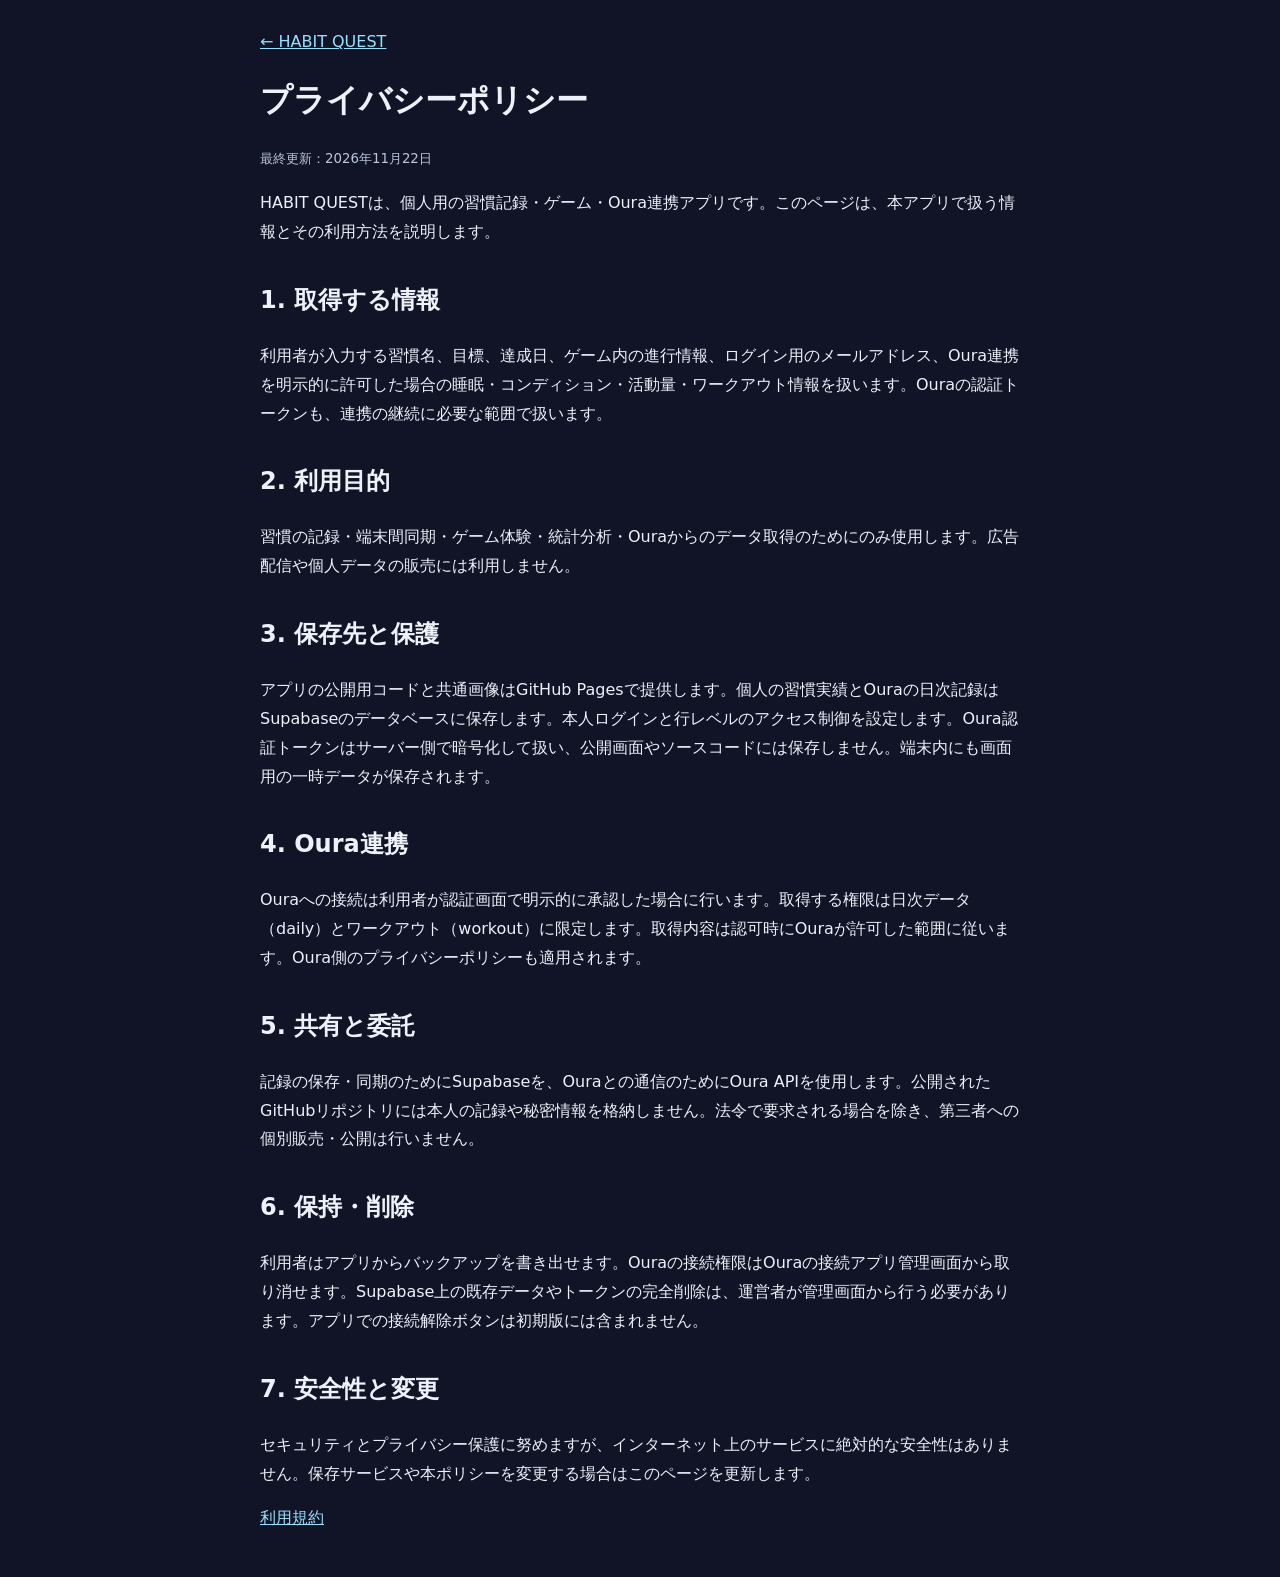
==== privacy.html @ 32345955 "Deploy HABIT QUEST 4.0 application, Oura function source and public docs" ====
<!doctype html><html lang="ja"><head><meta charset="utf-8"><meta name="viewport" content="width=device-width,initial-scale=1"><title>プライバシーポリシー | HABIT QUEST</title><style>body{background:#101426;color:#eef1fa;font-family:system-ui,sans-serif;line-height:1.8;margin:0}main{max-width:760px;margin:auto;padding:28px}a{color:#97dfff}h1{line-height:1.4}h2{margin-top:32px}small{color:#bac5dc}</style></head><body><main><a href="./index.html">← HABIT QUEST</a><h1>プライバシーポリシー</h1><small>最終更新：2026年11月22日</small><p>HABIT QUESTは、個人用の習慣記録・ゲーム・Oura連携アプリです。このページは、本アプリで扱う情報とその利用方法を説明します。</p><h2>1. 取得する情報</h2><p>利用者が入力する習慣名、目標、達成日、ゲーム内の進行情報、ログイン用のメールアドレス、Oura連携を明示的に許可した場合の睡眠・コンディション・活動量・ワークアウト情報を扱います。Ouraの認証トークンも、連携の継続に必要な範囲で扱います。</p><h2>2. 利用目的</h2><p>習慣の記録・端末間同期・ゲーム体験・統計分析・Ouraからのデータ取得のためにのみ使用します。広告配信や個人データの販売には利用しません。</p><h2>3. 保存先と保護</h2><p>アプリの公開用コードと共通画像はGitHub Pagesで提供します。個人の習慣実績とOuraの日次記録はSupabaseのデータベースに保存します。本人ログインと行レベルのアクセス制御を設定します。Oura認証トークンはサーバー側で暗号化して扱い、公開画面やソースコードには保存しません。端末内にも画面用の一時データが保存されます。</p><h2>4. Oura連携</h2><p>Ouraへの接続は利用者が認証画面で明示的に承認した場合に行います。取得する権限は日次データ（daily）とワークアウト（workout）に限定します。取得内容は認可時にOuraが許可した範囲に従います。Oura側のプライバシーポリシーも適用されます。</p><h2>5. 共有と委託</h2><p>記録の保存・同期のためにSupabaseを、Ouraとの通信のためにOura APIを使用します。公開されたGitHubリポジトリには本人の記録や秘密情報を格納しません。法令で要求される場合を除き、第三者への個別販売・公開は行いません。</p><h2>6. 保持・削除</h2><p>利用者はアプリからバックアップを書き出せます。Ouraの接続権限はOuraの接続アプリ管理画面から取り消せます。Supabase上の既存データやトークンの完全削除は、運営者が管理画面から行う必要があります。アプリでの接続解除ボタンは初期版には含まれません。</p><h2>7. 安全性と変更</h2><p>セキュリティとプライバシー保護に努めますが、インターネット上のサービスに絶対的な安全性はありません。保存サービスや本ポリシーを変更する場合はこのページを更新します。</p><p><a href="./terms.html">利用規約</a></p></main></body></html>
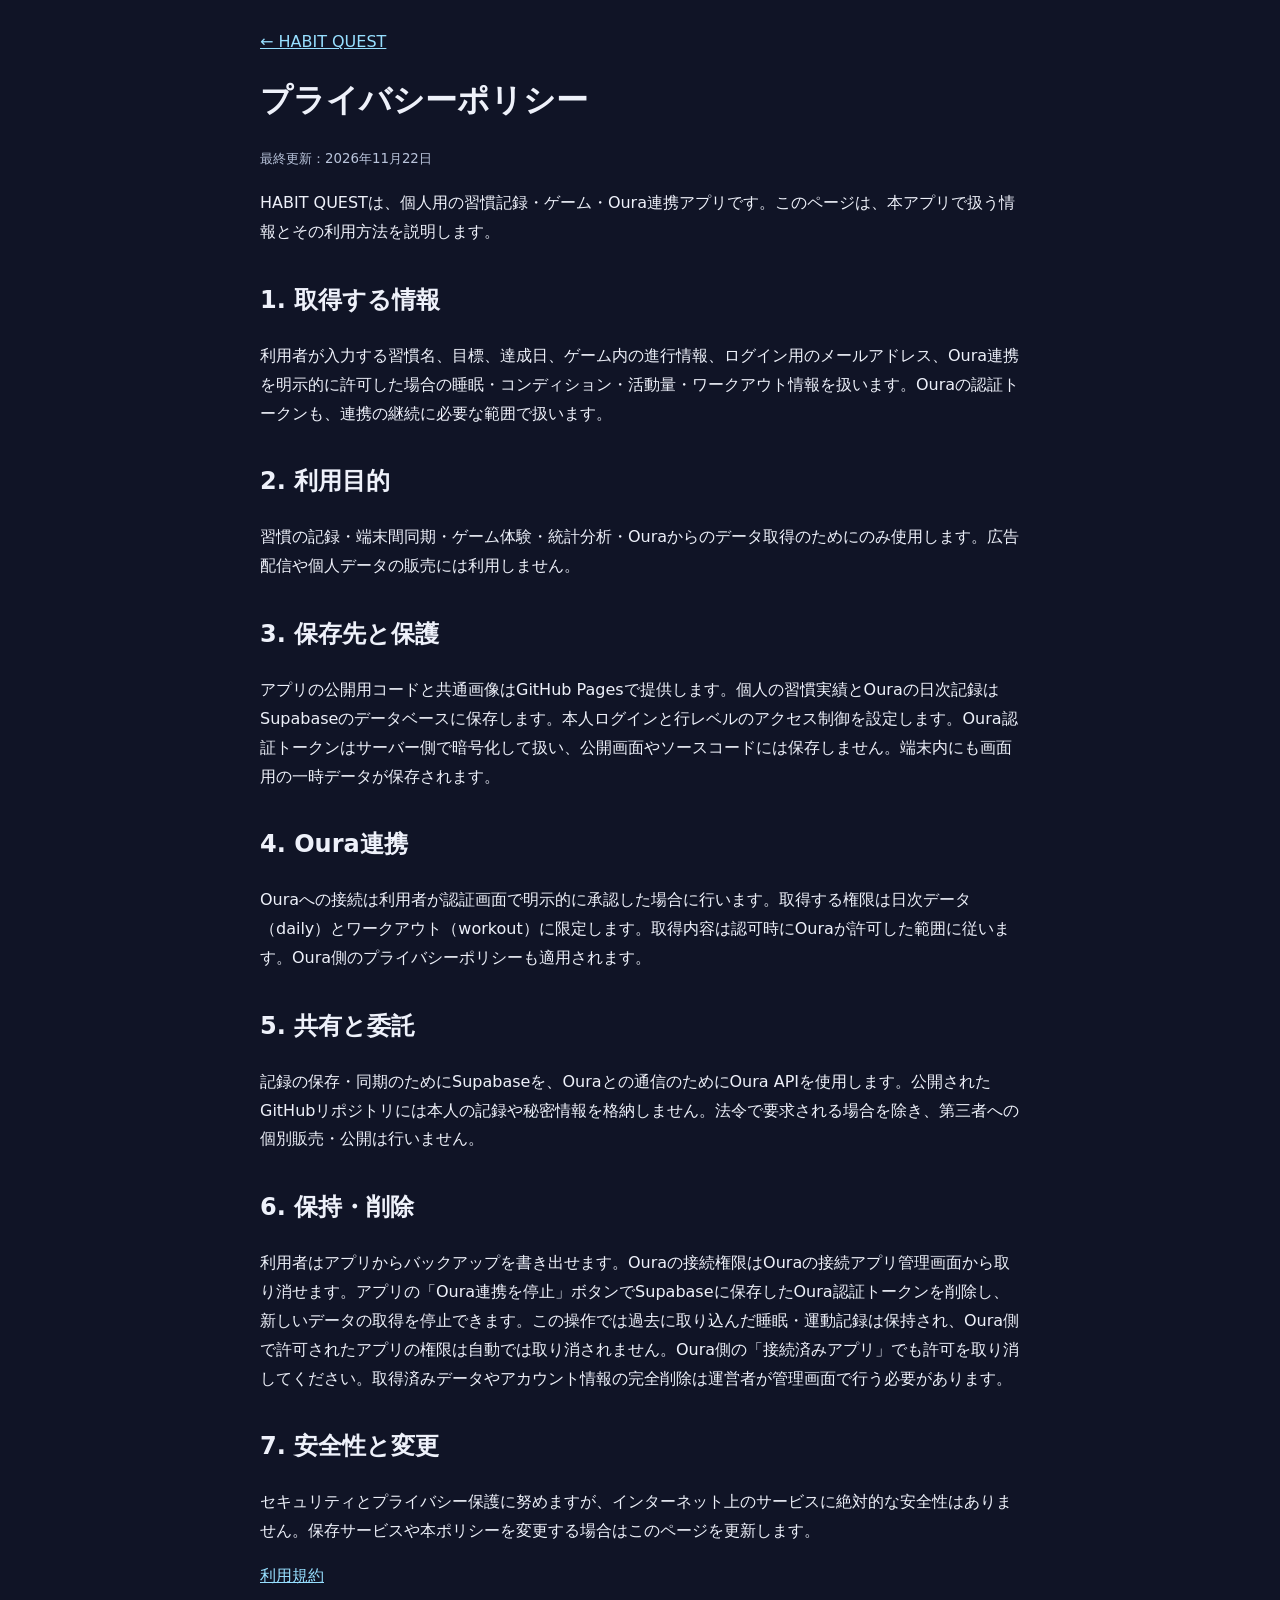
==== commit 8a28fa3c: "Explain local Oura disconnect, retained history and separate Oura-side revocation" ====
--- a/privacy.html
+++ b/privacy.html
@@ -1 +1 @@
-<!doctype html><html lang="ja"><head><meta charset="utf-8"><meta name="viewport" content="width=device-width,initial-scale=1"><title>プライバシーポリシー | HABIT QUEST</title><style>body{background:#101426;color:#eef1fa;font-family:system-ui,sans-serif;line-height:1.8;margin:0}main{max-width:760px;margin:auto;padding:28px}a{color:#97dfff}h1{line-height:1.4}h2{margin-top:32px}small{color:#bac5dc}</style></head><body><main><a href="./index.html">← HABIT QUEST</a><h1>プライバシーポリシー</h1><small>最終更新：2026年11月22日</small><p>HABIT QUESTは、個人用の習慣記録・ゲーム・Oura連携アプリです。このページは、本アプリで扱う情報とその利用方法を説明します。</p><h2>1. 取得する情報</h2><p>利用者が入力する習慣名、目標、達成日、ゲーム内の進行情報、ログイン用のメールアドレス、Oura連携を明示的に許可した場合の睡眠・コンディション・活動量・ワークアウト情報を扱います。Ouraの認証トークンも、連携の継続に必要な範囲で扱います。</p><h2>2. 利用目的</h2><p>習慣の記録・端末間同期・ゲーム体験・統計分析・Ouraからのデータ取得のためにのみ使用します。広告配信や個人データの販売には利用しません。</p><h2>3. 保存先と保護</h2><p>アプリの公開用コードと共通画像はGitHub Pagesで提供します。個人の習慣実績とOuraの日次記録はSupabaseのデータベースに保存します。本人ログインと行レベルのアクセス制御を設定します。Oura認証トークンはサーバー側で暗号化して扱い、公開画面やソースコードには保存しません。端末内にも画面用の一時データが保存されます。</p><h2>4. Oura連携</h2><p>Ouraへの接続は利用者が認証画面で明示的に承認した場合に行います。取得する権限は日次データ（daily）とワークアウト（workout）に限定します。取得内容は認可時にOuraが許可した範囲に従います。Oura側のプライバシーポリシーも適用されます。</p><h2>5. 共有と委託</h2><p>記録の保存・同期のためにSupabaseを、Ouraとの通信のためにOura APIを使用します。公開されたGitHubリポジトリには本人の記録や秘密情報を格納しません。法令で要求される場合を除き、第三者への個別販売・公開は行いません。</p><h2>6. 保持・削除</h2><p>利用者はアプリからバックアップを書き出せます。Ouraの接続権限はOuraの接続アプリ管理画面から取り消せます。Supabase上の既存データやトークンの完全削除は、運営者が管理画面から行う必要があります。アプリでの接続解除ボタンは初期版には含まれません。</p><h2>7. 安全性と変更</h2><p>セキュリティとプライバシー保護に努めますが、インターネット上のサービスに絶対的な安全性はありません。保存サービスや本ポリシーを変更する場合はこのページを更新します。</p><p><a href="./terms.html">利用規約</a></p></main></body></html>+<!doctype html><html lang="ja"><head><meta charset="utf-8"><meta name="viewport" content="width=device-width,initial-scale=1"><title>プライバシーポリシー | HABIT QUEST</title><style>body{background:#101426;color:#eef1fa;font-family:system-ui,sans-serif;line-height:1.8;margin:0}main{max-width:760px;margin:auto;padding:28px}a{color:#97dfff}h1{line-height:1.4}h2{margin-top:32px}small{color:#bac5dc}</style></head><body><main><a href="./index.html">← HABIT QUEST</a><h1>プライバシーポリシー</h1><small>最終更新：2026年11月22日</small><p>HABIT QUESTは、個人用の習慣記録・ゲーム・Oura連携アプリです。このページは、本アプリで扱う情報とその利用方法を説明します。</p><h2>1. 取得する情報</h2><p>利用者が入力する習慣名、目標、達成日、ゲーム内の進行情報、ログイン用のメールアドレス、Oura連携を明示的に許可した場合の睡眠・コンディション・活動量・ワークアウト情報を扱います。Ouraの認証トークンも、連携の継続に必要な範囲で扱います。</p><h2>2. 利用目的</h2><p>習慣の記録・端末間同期・ゲーム体験・統計分析・Ouraからのデータ取得のためにのみ使用します。広告配信や個人データの販売には利用しません。</p><h2>3. 保存先と保護</h2><p>アプリの公開用コードと共通画像はGitHub Pagesで提供します。個人の習慣実績とOuraの日次記録はSupabaseのデータベースに保存します。本人ログインと行レベルのアクセス制御を設定します。Oura認証トークンはサーバー側で暗号化して扱い、公開画面やソースコードには保存しません。端末内にも画面用の一時データが保存されます。</p><h2>4. Oura連携</h2><p>Ouraへの接続は利用者が認証画面で明示的に承認した場合に行います。取得する権限は日次データ（daily）とワークアウト（workout）に限定します。取得内容は認可時にOuraが許可した範囲に従います。Oura側のプライバシーポリシーも適用されます。</p><h2>5. 共有と委託</h2><p>記録の保存・同期のためにSupabaseを、Ouraとの通信のためにOura APIを使用します。公開されたGitHubリポジトリには本人の記録や秘密情報を格納しません。法令で要求される場合を除き、第三者への個別販売・公開は行いません。</p><h2>6. 保持・削除</h2><p>利用者はアプリからバックアップを書き出せます。Ouraの接続権限はOuraの接続アプリ管理画面から取り消せます。アプリの「Oura連携を停止」ボタンでSupabaseに保存したOura認証トークンを削除し、新しいデータの取得を停止できます。この操作では過去に取り込んだ睡眠・運動記録は保持され、Oura側で許可されたアプリの権限は自動では取り消されません。Oura側の「接続済みアプリ」でも許可を取り消してください。取得済みデータやアカウント情報の完全削除は運営者が管理画面で行う必要があります。</p><h2>7. 安全性と変更</h2><p>セキュリティとプライバシー保護に努めますが、インターネット上のサービスに絶対的な安全性はありません。保存サービスや本ポリシーを変更する場合はこのページを更新します。</p><p><a href="./terms.html">利用規約</a></p></main></body></html>
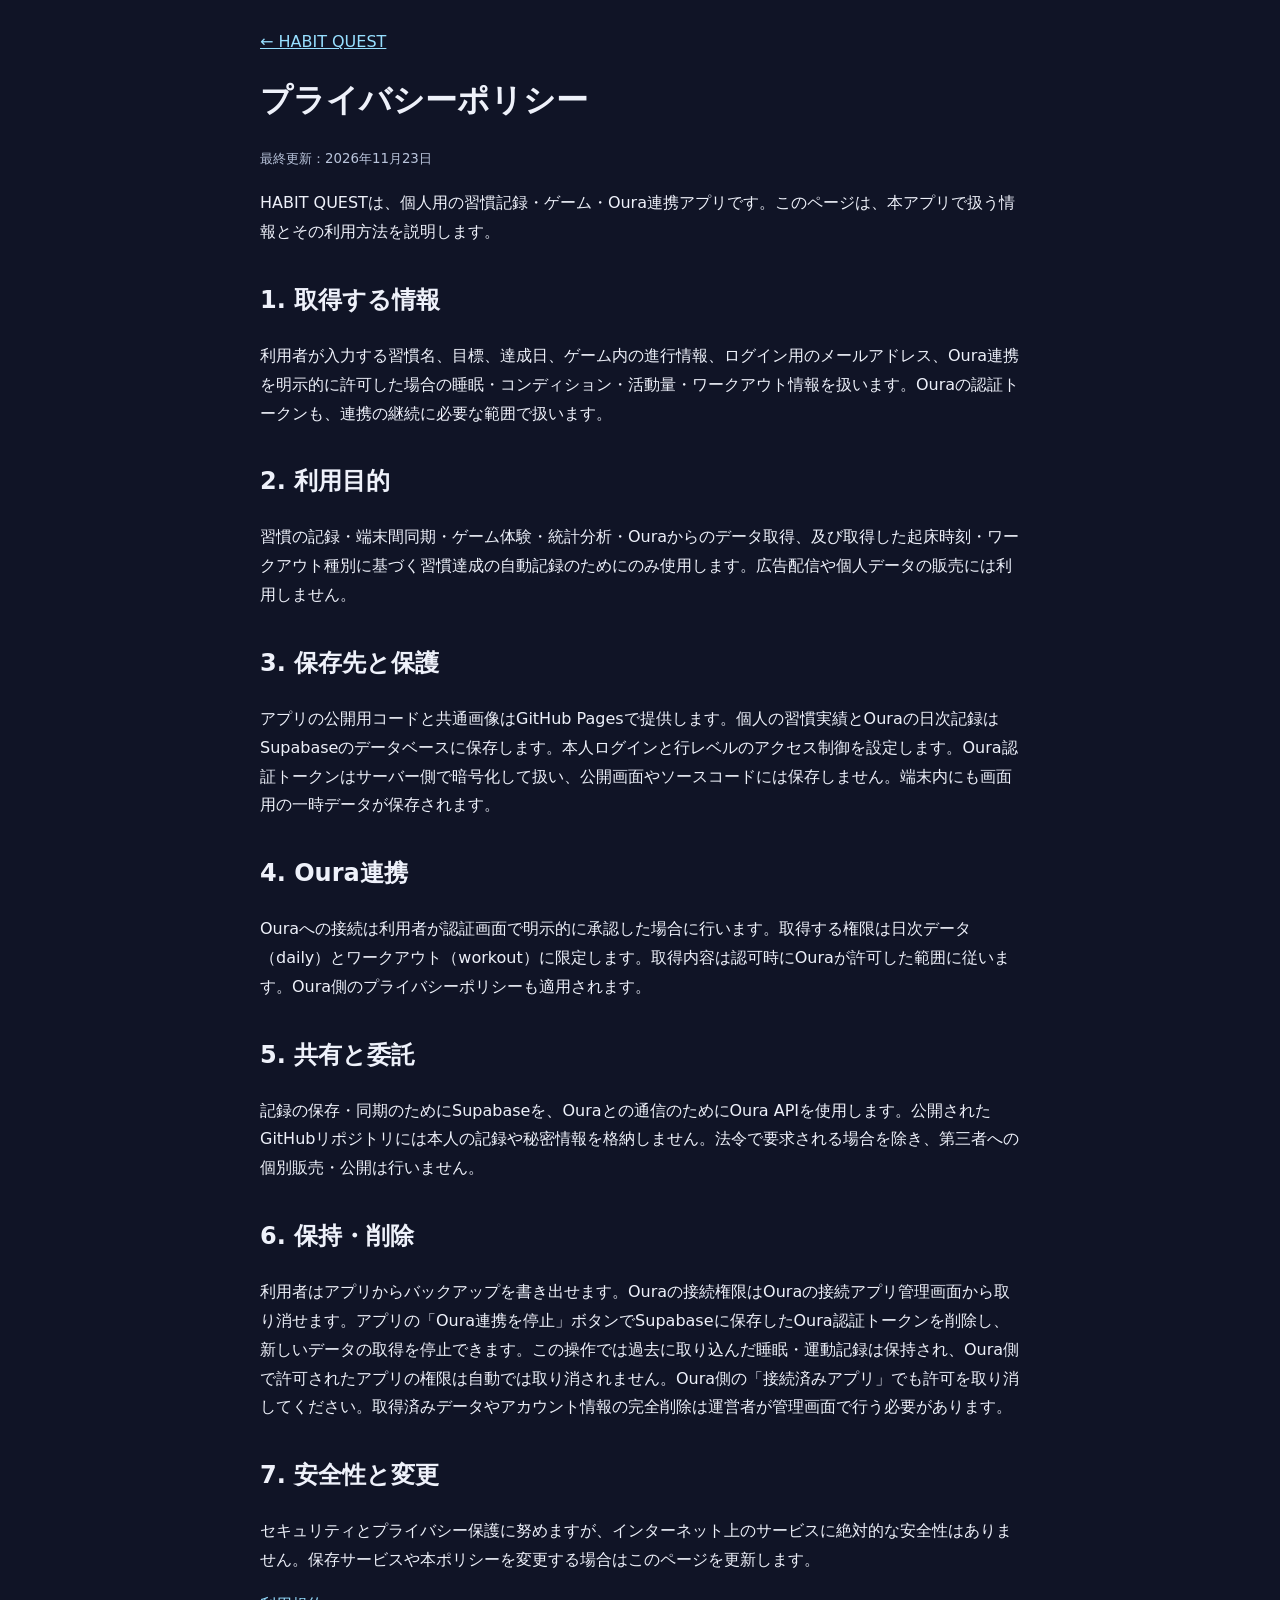
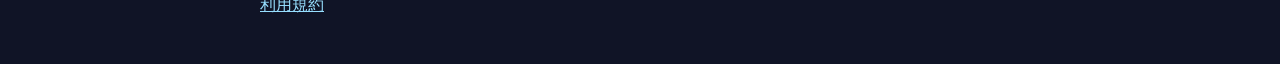
==== commit 9a83caf4: "Disclose automatic Oura-to-habit scoring in privacy policy" ====
--- a/privacy.html
+++ b/privacy.html
@@ -1 +1 @@
-<!doctype html><html lang="ja"><head><meta charset="utf-8"><meta name="viewport" content="width=device-width,initial-scale=1"><title>プライバシーポリシー | HABIT QUEST</title><style>body{background:#101426;color:#eef1fa;font-family:system-ui,sans-serif;line-height:1.8;margin:0}main{max-width:760px;margin:auto;padding:28px}a{color:#97dfff}h1{line-height:1.4}h2{margin-top:32px}small{color:#bac5dc}</style></head><body><main><a href="./index.html">← HABIT QUEST</a><h1>プライバシーポリシー</h1><small>最終更新：2026年11月22日</small><p>HABIT QUESTは、個人用の習慣記録・ゲーム・Oura連携アプリです。このページは、本アプリで扱う情報とその利用方法を説明します。</p><h2>1. 取得する情報</h2><p>利用者が入力する習慣名、目標、達成日、ゲーム内の進行情報、ログイン用のメールアドレス、Oura連携を明示的に許可した場合の睡眠・コンディション・活動量・ワークアウト情報を扱います。Ouraの認証トークンも、連携の継続に必要な範囲で扱います。</p><h2>2. 利用目的</h2><p>習慣の記録・端末間同期・ゲーム体験・統計分析・Ouraからのデータ取得のためにのみ使用します。広告配信や個人データの販売には利用しません。</p><h2>3. 保存先と保護</h2><p>アプリの公開用コードと共通画像はGitHub Pagesで提供します。個人の習慣実績とOuraの日次記録はSupabaseのデータベースに保存します。本人ログインと行レベルのアクセス制御を設定します。Oura認証トークンはサーバー側で暗号化して扱い、公開画面やソースコードには保存しません。端末内にも画面用の一時データが保存されます。</p><h2>4. Oura連携</h2><p>Ouraへの接続は利用者が認証画面で明示的に承認した場合に行います。取得する権限は日次データ（daily）とワークアウト（workout）に限定します。取得内容は認可時にOuraが許可した範囲に従います。Oura側のプライバシーポリシーも適用されます。</p><h2>5. 共有と委託</h2><p>記録の保存・同期のためにSupabaseを、Ouraとの通信のためにOura APIを使用します。公開されたGitHubリポジトリには本人の記録や秘密情報を格納しません。法令で要求される場合を除き、第三者への個別販売・公開は行いません。</p><h2>6. 保持・削除</h2><p>利用者はアプリからバックアップを書き出せます。Ouraの接続権限はOuraの接続アプリ管理画面から取り消せます。アプリの「Oura連携を停止」ボタンでSupabaseに保存したOura認証トークンを削除し、新しいデータの取得を停止できます。この操作では過去に取り込んだ睡眠・運動記録は保持され、Oura側で許可されたアプリの権限は自動では取り消されません。Oura側の「接続済みアプリ」でも許可を取り消してください。取得済みデータやアカウント情報の完全削除は運営者が管理画面で行う必要があります。</p><h2>7. 安全性と変更</h2><p>セキュリティとプライバシー保護に努めますが、インターネット上のサービスに絶対的な安全性はありません。保存サービスや本ポリシーを変更する場合はこのページを更新します。</p><p><a href="./terms.html">利用規約</a></p></main></body></html>+<!doctype html><html lang="ja"><head><meta charset="utf-8"><meta name="viewport" content="width=device-width,initial-scale=1"><title>プライバシーポリシー | HABIT QUEST</title><style>body{background:#101426;color:#eef1fa;font-family:system-ui,sans-serif;line-height:1.8;margin:0}main{max-width:760px;margin:auto;padding:28px}a{color:#97dfff}h1{line-height:1.4}h2{margin-top:32px}small{color:#bac5dc}</style></head><body><main><a href="./index.html">← HABIT QUEST</a><h1>プライバシーポリシー</h1><small>最終更新：2026年11月23日</small><p>HABIT QUESTは、個人用の習慣記録・ゲーム・Oura連携アプリです。このページは、本アプリで扱う情報とその利用方法を説明します。</p><h2>1. 取得する情報</h2><p>利用者が入力する習慣名、目標、達成日、ゲーム内の進行情報、ログイン用のメールアドレス、Oura連携を明示的に許可した場合の睡眠・コンディション・活動量・ワークアウト情報を扱います。Ouraの認証トークンも、連携の継続に必要な範囲で扱います。</p><h2>2. 利用目的</h2><p>習慣の記録・端末間同期・ゲーム体験・統計分析・Ouraからのデータ取得、及び取得した起床時刻・ワークアウト種別に基づく習慣達成の自動記録のためにのみ使用します。広告配信や個人データの販売には利用しません。</p><h2>3. 保存先と保護</h2><p>アプリの公開用コードと共通画像はGitHub Pagesで提供します。個人の習慣実績とOuraの日次記録はSupabaseのデータベースに保存します。本人ログインと行レベルのアクセス制御を設定します。Oura認証トークンはサーバー側で暗号化して扱い、公開画面やソースコードには保存しません。端末内にも画面用の一時データが保存されます。</p><h2>4. Oura連携</h2><p>Ouraへの接続は利用者が認証画面で明示的に承認した場合に行います。取得する権限は日次データ（daily）とワークアウト（workout）に限定します。取得内容は認可時にOuraが許可した範囲に従います。Oura側のプライバシーポリシーも適用されます。</p><h2>5. 共有と委託</h2><p>記録の保存・同期のためにSupabaseを、Ouraとの通信のためにOura APIを使用します。公開されたGitHubリポジトリには本人の記録や秘密情報を格納しません。法令で要求される場合を除き、第三者への個別販売・公開は行いません。</p><h2>6. 保持・削除</h2><p>利用者はアプリからバックアップを書き出せます。Ouraの接続権限はOuraの接続アプリ管理画面から取り消せます。アプリの「Oura連携を停止」ボタンでSupabaseに保存したOura認証トークンを削除し、新しいデータの取得を停止できます。この操作では過去に取り込んだ睡眠・運動記録は保持され、Oura側で許可されたアプリの権限は自動では取り消されません。Oura側の「接続済みアプリ」でも許可を取り消してください。取得済みデータやアカウント情報の完全削除は運営者が管理画面で行う必要があります。</p><h2>7. 安全性と変更</h2><p>セキュリティとプライバシー保護に努めますが、インターネット上のサービスに絶対的な安全性はありません。保存サービスや本ポリシーを変更する場合はこのページを更新します。</p><p><a href="./terms.html">利用規約</a></p></main></body></html>
